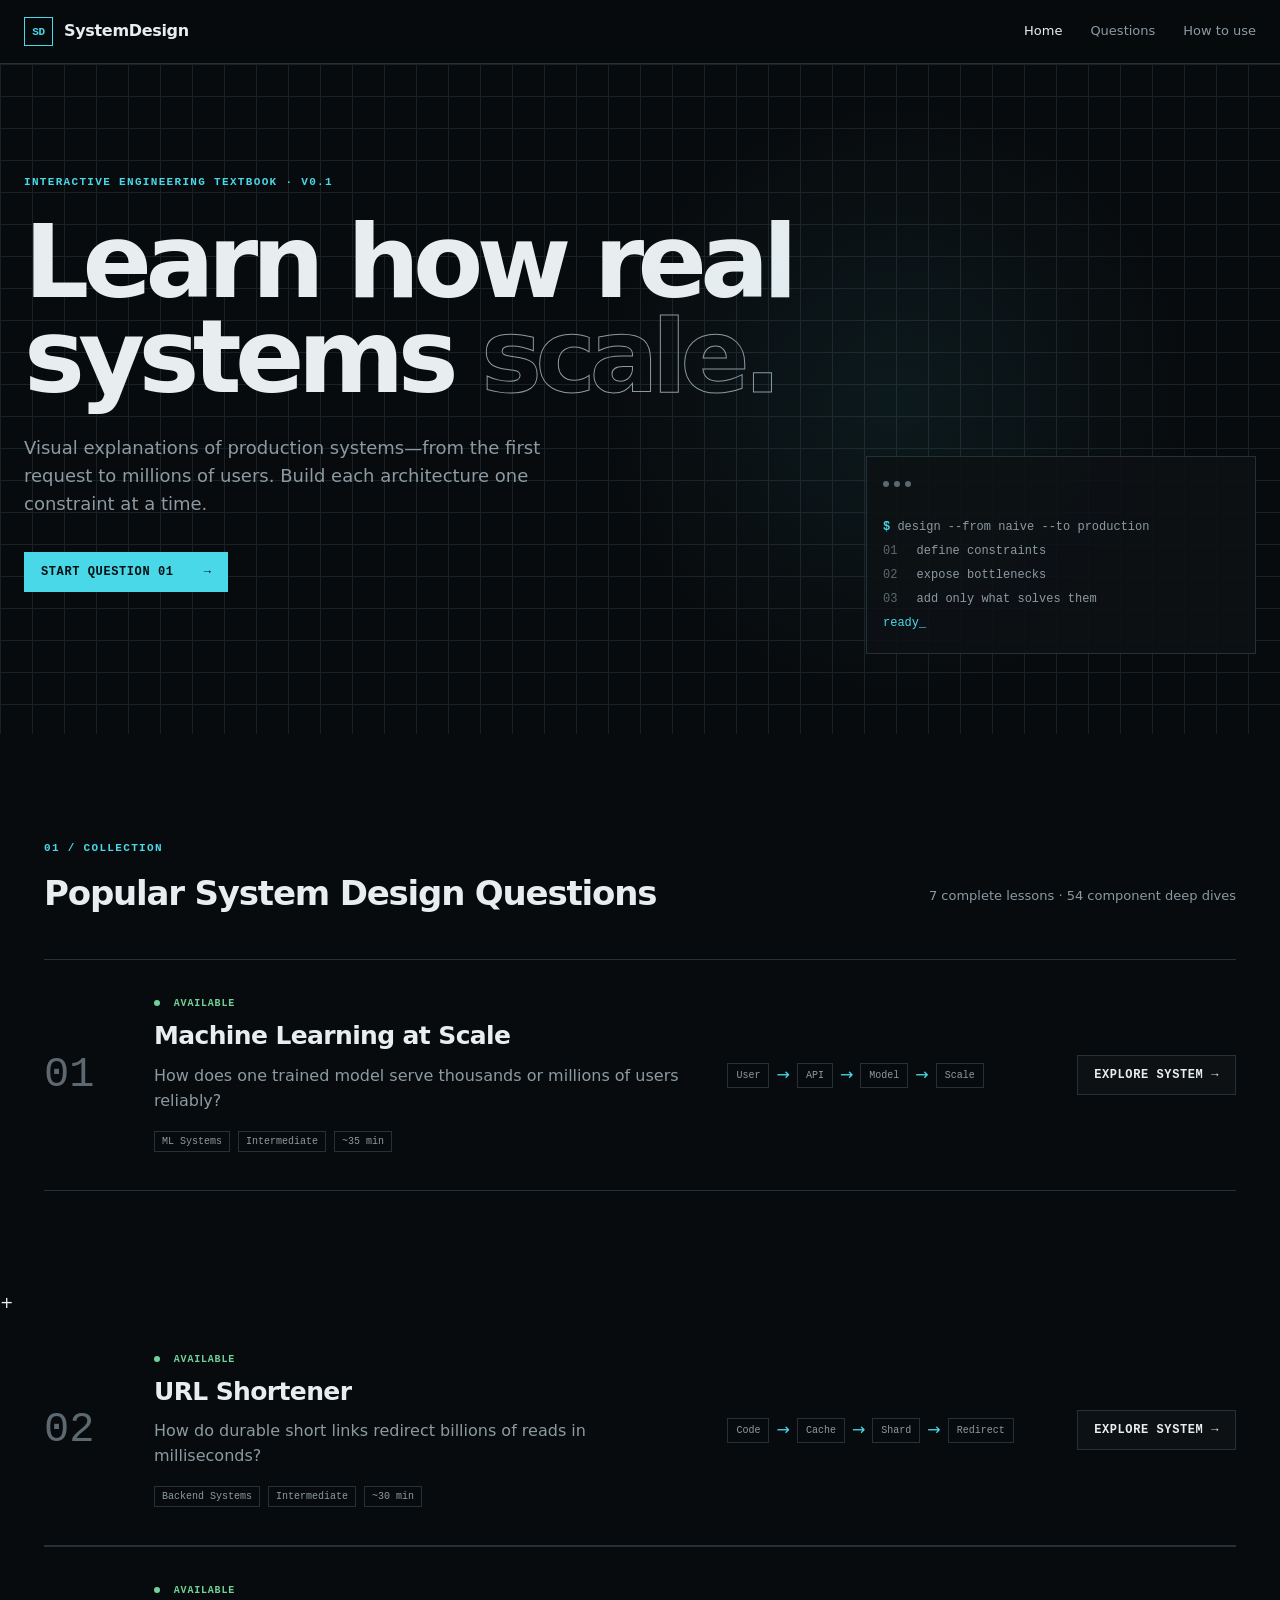
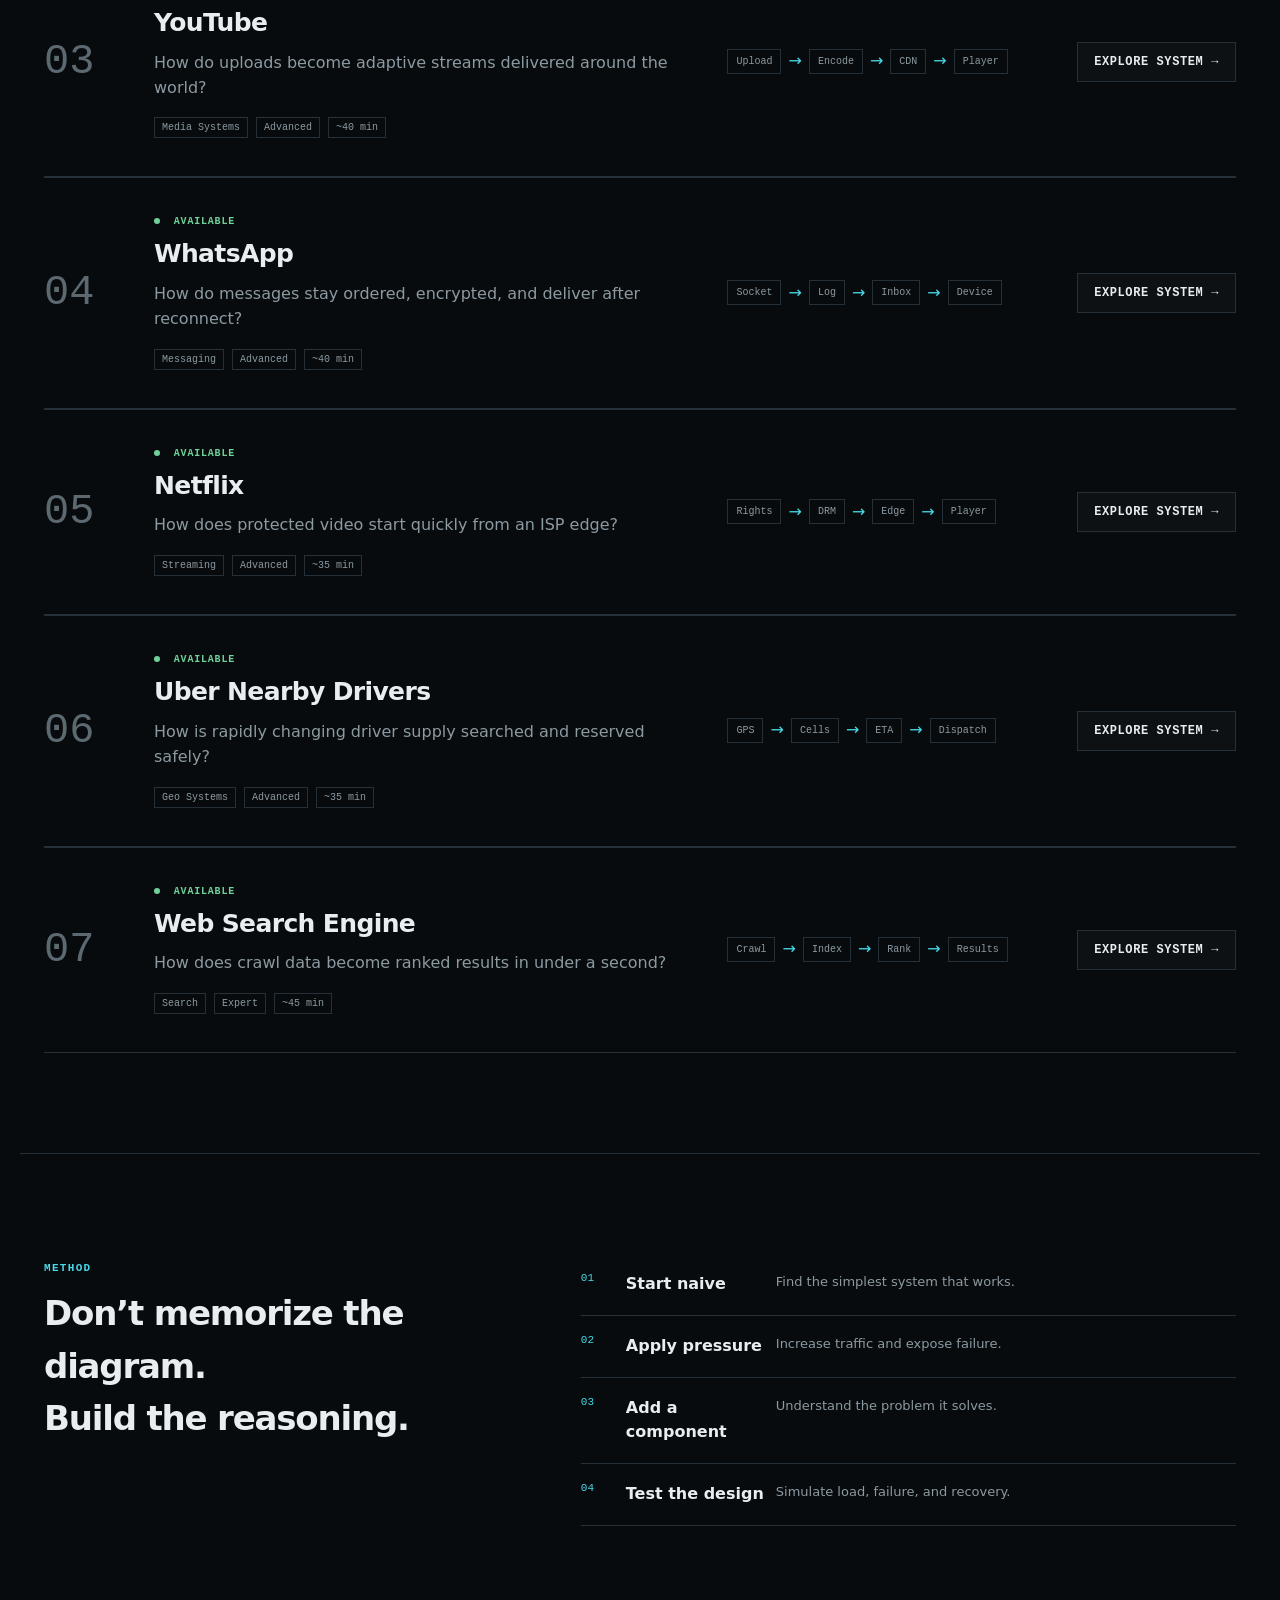
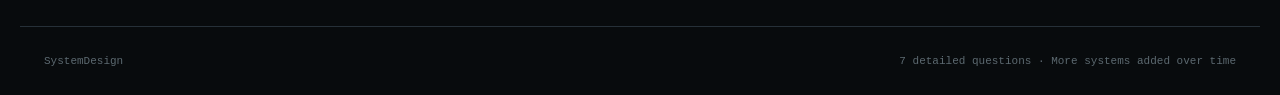
==== index.html @ af9475c9 "Build interactive system design learning platform" ====
<!doctype html>
<html lang="en">
<head>
  <meta charset="utf-8">
  <meta name="viewport" content="width=device-width,initial-scale=1">
  <meta name="description" content="Interactive visual explanations of how production systems scale.">
  <meta name="theme-color" content="#080b0d">
  <meta property="og:type" content="website">
  <meta property="og:title" content="SystemDesign — Learn how real systems scale">
  <meta property="og:description" content="Interactive visual explanations of how production systems scale.">
  <meta property="og:url" content="https://prathmesh333.github.io/SystemDesign/">
  <link rel="canonical" href="https://prathmesh333.github.io/SystemDesign/">
  <link rel="manifest" href="site.webmanifest">
  <title>SystemDesign — Learn how real systems scale</title>
  <link rel="stylesheet" href="css/global.css">
</head>
<body>
  <header class="site-header">
    <a class="brand" href="index.html" aria-label="SystemDesign home"><span class="brand-mark">SD</span><span>SystemDesign</span></a>
    <nav aria-label="Primary"><a class="active" href="index.html">Home</a><a href="#questions">Questions</a><a href="#how">How to use</a></nav>
  </header>
  <main>
    <section class="home-hero grid-surface">
      <div class="eyebrow">Interactive engineering textbook · v0.1</div>
      <h1>Learn how real<br>systems <span>scale.</span></h1>
      <p>Visual explanations of production systems—from the first request to millions of users. Build each architecture one constraint at a time.</p>
      <a class="button primary" href="questions/ml-at-scale.html">Start Question 01 <span>→</span></a>
      <div class="hero-terminal" aria-label="Learning path">
        <span class="terminal-dot"></span><span class="terminal-dot"></span><span class="terminal-dot"></span>
        <code><b>$</b> design --from naive --to production<br><i>01</i> define constraints<br><i>02</i> expose bottlenecks<br><i>03</i> add only what solves them<br><em>ready_</em></code>
      </div>
    </section>

    <section id="questions" class="home-section">
      <div class="section-heading"><div><span class="section-index">01 / COLLECTION</span><h2>Popular System Design Questions</h2></div><p>7 complete lessons · 54 component deep dives</p></div>
      <article class="question-row">
        <div class="question-number">01</div>
        <div class="question-copy"><div class="status"><span></span> Available</div><h3>Machine Learning at Scale</h3><p>How does one trained model serve thousands or millions of users reliably?</p><div class="tags"><span>ML Systems</span><span>Intermediate</span><span>~35 min</span></div></div>
        <div class="question-path" aria-hidden="true"><span>User</span><b>→</b><span>API</span><b>→</b><span>Model</span><b>→</b><span>Scale</span></div>
        <a class="button secondary" href="questions/ml-at-scale.html">Explore system →</a>
      </article>
    </section>

+    <section class="home-section question-continuation">
    <article class="question-row">
      <div class="question-number">02</div>
      <div class="question-copy"><div class="status"><span></span> Available</div><h3>URL Shortener</h3><p>How do durable short links redirect billions of reads in milliseconds?</p><div class="tags"><span>Backend Systems</span><span>Intermediate</span><span>~30 min</span></div></div>
      <div class="question-path" aria-hidden="true"><span>Code</span><b>→</b><span>Cache</span><b>→</b><span>Shard</span><b>→</b><span>Redirect</span></div>
      <a class="button secondary" href="questions/url-shortener.html">Explore system →</a>
    </article>
    <article class="question-row">
      <div class="question-number">03</div>
      <div class="question-copy"><div class="status"><span></span> Available</div><h3>YouTube</h3><p>How do uploads become adaptive streams delivered around the world?</p><div class="tags"><span>Media Systems</span><span>Advanced</span><span>~40 min</span></div></div>
      <div class="question-path" aria-hidden="true"><span>Upload</span><b>→</b><span>Encode</span><b>→</b><span>CDN</span><b>→</b><span>Player</span></div>
      <a class="button secondary" href="questions/youtube.html">Explore system →</a>
    </article>
    <article class="question-row">
      <div class="question-number">04</div>
      <div class="question-copy"><div class="status"><span></span> Available</div><h3>WhatsApp</h3><p>How do messages stay ordered, encrypted, and deliver after reconnect?</p><div class="tags"><span>Messaging</span><span>Advanced</span><span>~40 min</span></div></div>
      <div class="question-path" aria-hidden="true"><span>Socket</span><b>→</b><span>Log</span><b>→</b><span>Inbox</span><b>→</b><span>Device</span></div>
      <a class="button secondary" href="questions/whatsapp.html">Explore system →</a>
    </article>
    <article class="question-row">
      <div class="question-number">05</div>
      <div class="question-copy"><div class="status"><span></span> Available</div><h3>Netflix</h3><p>How does protected video start quickly from an ISP edge?</p><div class="tags"><span>Streaming</span><span>Advanced</span><span>~35 min</span></div></div>
      <div class="question-path" aria-hidden="true"><span>Rights</span><b>→</b><span>DRM</span><b>→</b><span>Edge</span><b>→</b><span>Player</span></div>
      <a class="button secondary" href="questions/netflix.html">Explore system →</a>
    </article>
    <article class="question-row">
      <div class="question-number">06</div>
      <div class="question-copy"><div class="status"><span></span> Available</div><h3>Uber Nearby Drivers</h3><p>How is rapidly changing driver supply searched and reserved safely?</p><div class="tags"><span>Geo Systems</span><span>Advanced</span><span>~35 min</span></div></div>
      <div class="question-path" aria-hidden="true"><span>GPS</span><b>→</b><span>Cells</span><b>→</b><span>ETA</span><b>→</b><span>Dispatch</span></div>
      <a class="button secondary" href="questions/uber-nearby.html">Explore system →</a>
    </article>
    <article class="question-row">
      <div class="question-number">07</div>
      <div class="question-copy"><div class="status"><span></span> Available</div><h3>Web Search Engine</h3><p>How does crawl data become ranked results in under a second?</p><div class="tags"><span>Search</span><span>Expert</span><span>~45 min</span></div></div>
      <div class="question-path" aria-hidden="true"><span>Crawl</span><b>→</b><span>Index</span><b>→</b><span>Rank</span><b>→</b><span>Results</span></div>
      <a class="button secondary" href="questions/google-search.html">Explore system →</a>
    </article>
    </section>

    <section id="how" class="method-section">
      <div><span class="section-index">METHOD</span><h2>Don’t memorize the diagram.<br>Build the reasoning.</h2></div>
      <ol><li><b>01</b><span>Start naive</span><small>Find the simplest system that works.</small></li><li><b>02</b><span>Apply pressure</span><small>Increase traffic and expose failure.</small></li><li><b>03</b><span>Add a component</span><small>Understand the problem it solves.</small></li><li><b>04</b><span>Test the design</span><small>Simulate load, failure, and recovery.</small></li></ol>
    </section>
  </main>
  <footer><span>SystemDesign</span><span>7 detailed questions · More systems added over time</span></footer>
  <script type="module" src="js/app.js"></script>
</body>
</html>
---- css/global.css ----
:root{--void:#080b0d;--deck:#0d1114;--panel:#11171b;--raised:#161d21;--line:#263038;--line-soft:#192126;--ink:#e8edef;--muted:#8c9aa2;--faint:#5c6970;--signal:#48d8e7;--signal-dim:#14383d;--good:#71d19a;--warn:#f0b35a;--bad:#ee6f6f;--network:#65a8ff;--model:#b395ff;--storage:#f1b86b;--monitor:#68cfa0;--radius:6px;--sans:Inter,ui-sans-serif,system-ui,-apple-system,"Segoe UI",sans-serif;--mono:"SFMono-Regular",Consolas,"Liberation Mono",monospace}
*{box-sizing:border-box}html{scroll-behavior:smooth;background:var(--void)}body{margin:0;color:var(--ink);background:var(--void);font-family:var(--sans);line-height:1.55}a{color:inherit;text-decoration:none}button,input{font:inherit}button{color:inherit}.site-header{height:64px;padding:0 max(24px,calc((100vw - 1240px)/2));display:flex;align-items:center;justify-content:space-between;border-bottom:1px solid var(--line);background:rgba(8,11,13,.92);backdrop-filter:blur(12px);position:sticky;top:0;z-index:50}.brand{display:flex;align-items:center;gap:11px;font-weight:680;letter-spacing:-.02em}.brand-mark{display:grid;place-items:center;width:29px;height:29px;border:1px solid var(--signal);color:var(--signal);font:700 11px var(--mono)}nav{display:flex;gap:28px}nav a{font-size:13px;color:var(--muted)}nav a:hover,nav a.active{color:var(--ink)}.grid-surface{background-image:linear-gradient(var(--line-soft) 1px,transparent 1px),linear-gradient(90deg,var(--line-soft) 1px,transparent 1px);background-size:32px 32px}.home-hero{min-height:670px;padding:112px max(24px,calc((100vw - 1240px)/2));position:relative;overflow:hidden}.home-hero:after{content:"";position:absolute;inset:0;background:radial-gradient(circle at 70% 50%,rgba(72,216,231,.07),transparent 31%);pointer-events:none}.eyebrow,.section-index{font:600 11px var(--mono);letter-spacing:.12em;color:var(--signal);text-transform:uppercase}.home-hero h1{font-size:clamp(58px,8vw,108px);line-height:.93;letter-spacing:-.065em;margin:26px 0 30px;max-width:820px}.home-hero h1 span{color:transparent;-webkit-text-stroke:1px var(--muted)}.home-hero>p{font-size:18px;color:var(--muted);max-width:590px;margin:0 0 34px}.button{display:inline-flex;align-items:center;justify-content:space-between;gap:30px;padding:12px 16px;border:1px solid var(--line);font:600 12px var(--mono);text-transform:uppercase;letter-spacing:.05em;cursor:pointer;transition:.15s;background:var(--deck)}.button.primary{background:var(--signal);border-color:var(--signal);color:#041012}.button:hover{transform:translateY(-1px);border-color:var(--signal)}.hero-terminal{position:absolute;width:390px;right:max(24px,calc((100vw - 1240px)/2));bottom:80px;border:1px solid var(--line);background:rgba(13,17,20,.9);padding:13px 16px 18px;z-index:1}.terminal-dot{display:inline-block;width:6px;height:6px;border-radius:50%;background:var(--faint);margin-right:5px}.hero-terminal code{display:block;margin-top:20px;color:var(--muted);line-height:2;font-size:12px}.hero-terminal b,.hero-terminal em{color:var(--signal);font-style:normal}.hero-terminal i{color:var(--faint);font-style:normal;margin-right:12px}.home-section,.method-section{max-width:1240px;margin:auto;padding:100px 24px}.section-heading{display:flex;justify-content:space-between;align-items:end;margin-bottom:40px}.section-heading h2,.method-section h2{font-size:34px;letter-spacing:-.035em;margin:8px 0 0}.section-heading>p{color:var(--muted);font-size:13px}.question-row{border-top:1px solid var(--line);border-bottom:1px solid var(--line);padding:38px 0;display:grid;grid-template-columns:80px 1.7fr 1fr auto;align-items:center;gap:30px}.question-number{font:300 42px var(--mono);color:var(--faint)}.question-copy h3{font-size:25px;margin:8px 0;letter-spacing:-.025em}.question-copy p{color:var(--muted);margin:0 0 17px}.status{font:600 10px var(--mono);text-transform:uppercase;color:var(--good);letter-spacing:.08em}.status span{display:inline-block;width:6px;height:6px;background:var(--good);border-radius:50%;margin-right:7px}.tags{display:flex;gap:8px}.tags span{font:10px var(--mono);color:var(--muted);border:1px solid var(--line);padding:4px 7px}.question-path{display:flex;align-items:center;gap:7px;flex-wrap:wrap}.question-path span{border:1px solid var(--line);padding:6px 8px;font:10px var(--mono);color:var(--muted)}.question-path b{color:var(--signal);font-weight:400}.method-section{display:grid;grid-template-columns:1fr 1.5fr;gap:100px;border-top:1px solid var(--line)}.method-section ol{list-style:none;margin:0;padding:0}.method-section li{display:grid;grid-template-columns:45px 150px 1fr;padding:18px 0;border-bottom:1px solid var(--line)}.method-section li b{font:400 11px var(--mono);color:var(--signal)}.method-section li span{font-weight:650}.method-section li small{color:var(--muted);font-size:13px}footer{max-width:1240px;margin:auto;padding:28px 24px;border-top:1px solid var(--line);display:flex;justify-content:space-between;color:var(--faint);font:11px var(--mono)}
@media(max-width:850px){nav a:nth-child(3){display:none}.home-hero{padding-top:75px;min-height:720px}.hero-terminal{left:24px;right:24px;width:auto;bottom:55px}.question-row{grid-template-columns:48px 1fr}.question-path{display:none}.question-row .button{grid-column:2;justify-self:start}.method-section{grid-template-columns:1fr;gap:35px}.section-heading{align-items:start;flex-direction:column}.section-heading>p{margin-top:8px}}
@media(max-width:520px){.site-header{padding:0 16px}.site-header nav{gap:14px}.home-hero,.home-section,.method-section{padding-left:18px;padding-right:18px}.home-hero h1{font-size:56px}.question-row{grid-template-columns:1fr}.question-number{font-size:23px}.question-row .button{grid-column:1}.method-section li{grid-template-columns:35px 1fr}.method-section li small{grid-column:2;margin-top:5px}footer{flex-direction:column;gap:8px}}
.question-continuation{padding-top:0}.question-continuation .question-row:first-child{border-top:0}
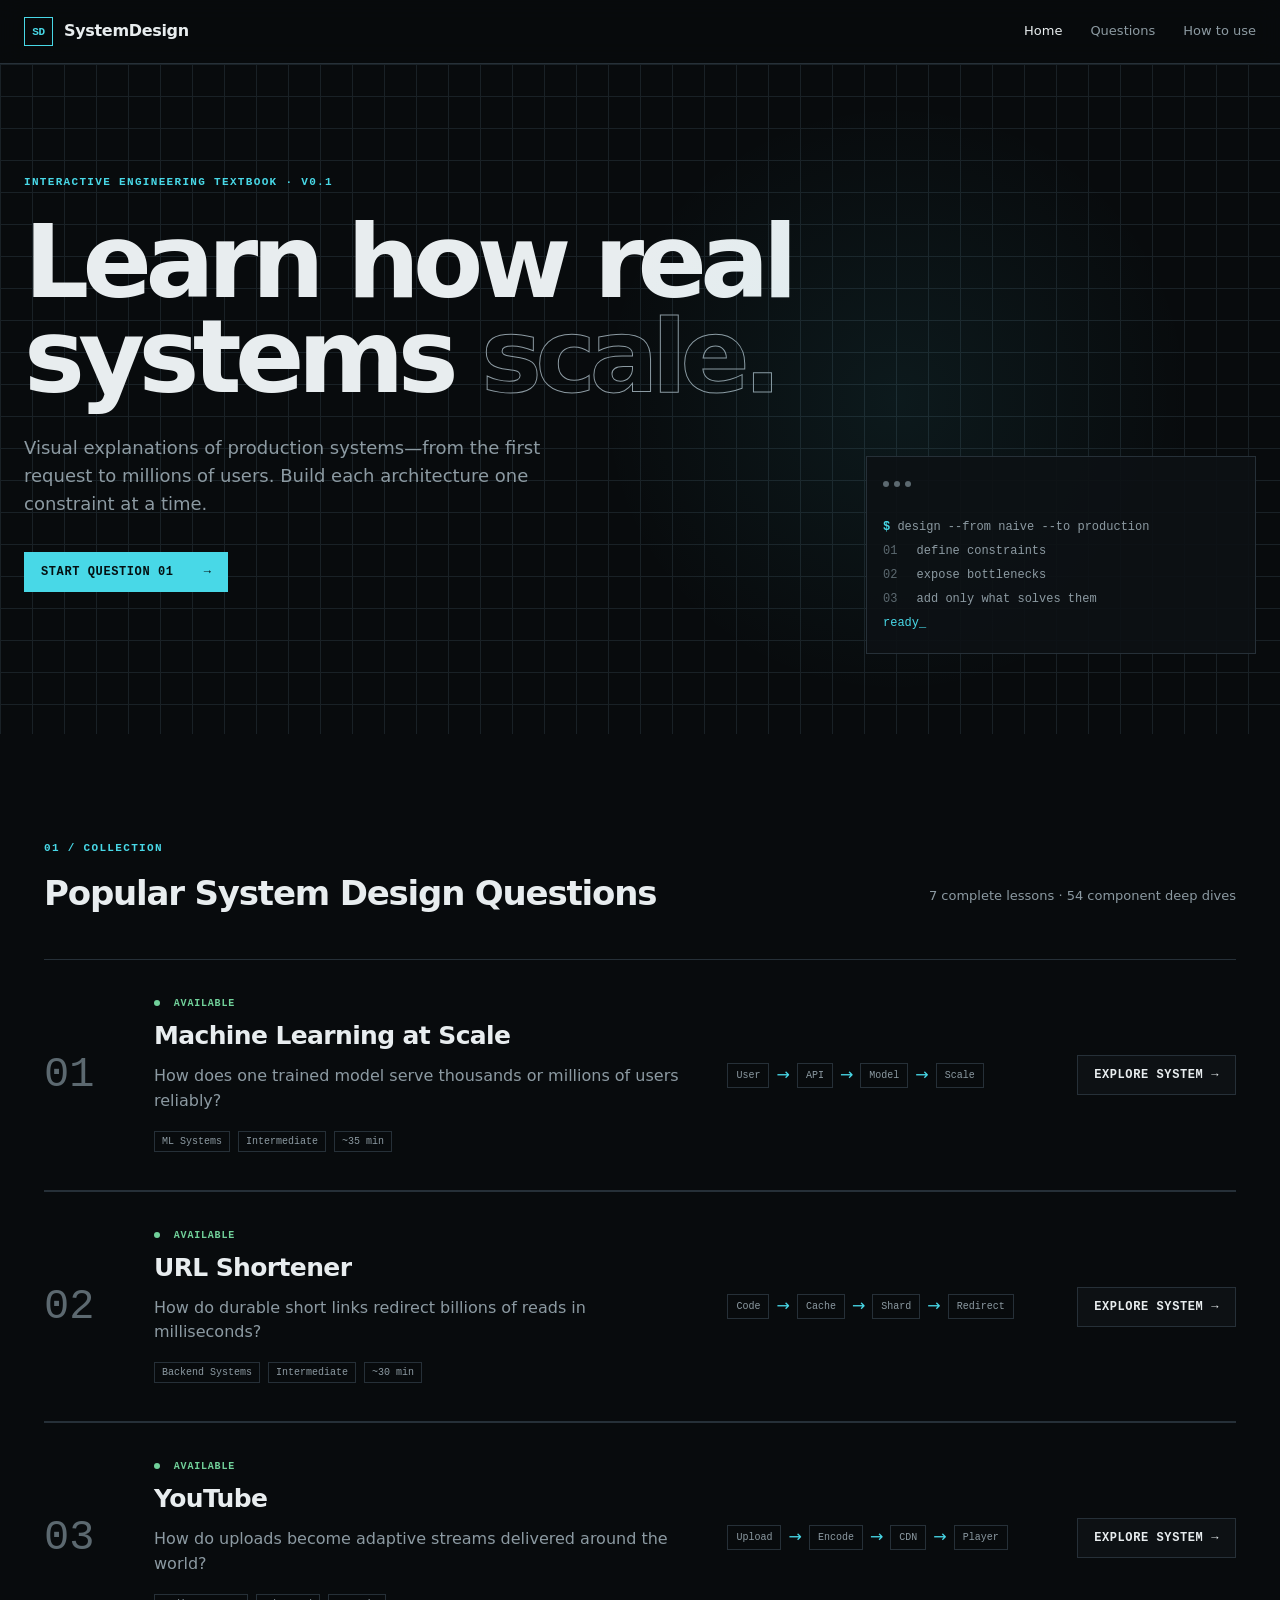
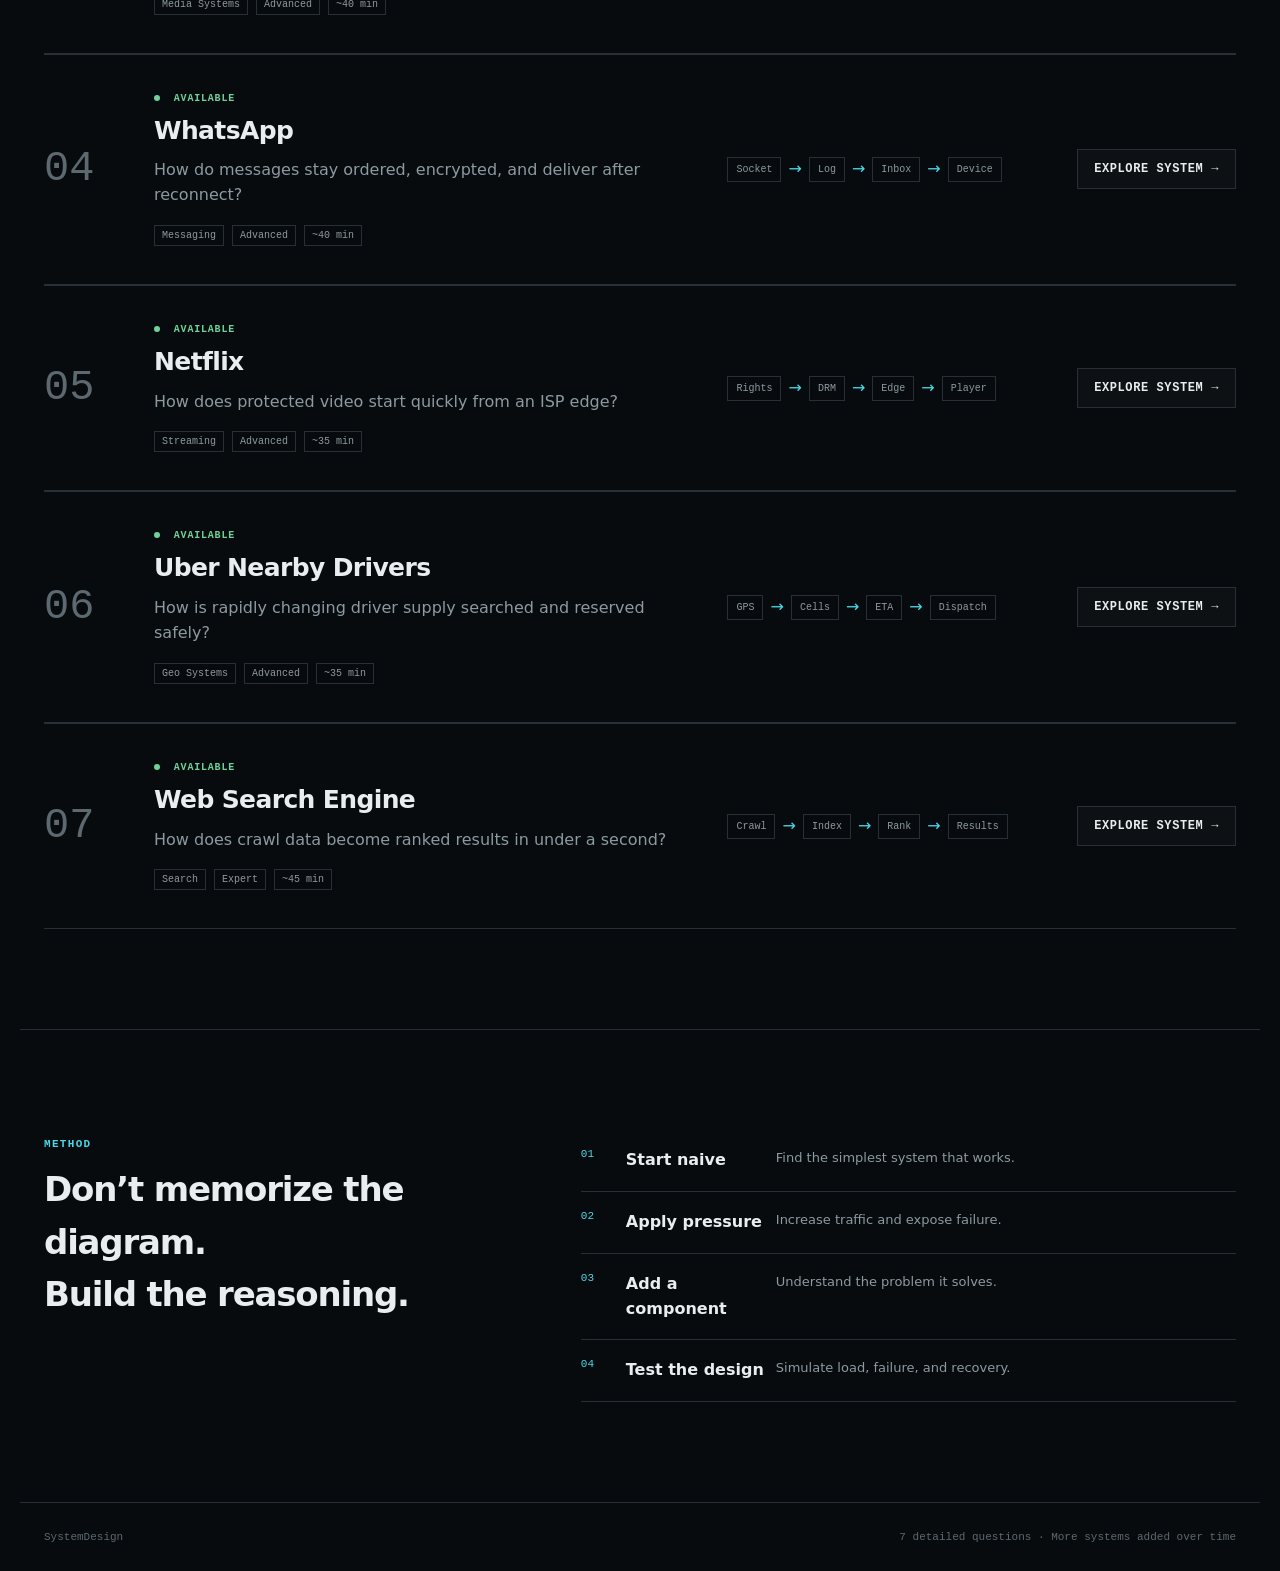
==== commit 15daf4e6: "Fix question list spacing" ====
--- a/index.html
+++ b/index.html
@@ -39,9 +39,6 @@
         <div class="question-path" aria-hidden="true"><span>User</span><b>→</b><span>API</span><b>→</b><span>Model</span><b>→</b><span>Scale</span></div>
         <a class="button secondary" href="questions/ml-at-scale.html">Explore system →</a>
       </article>
-    </section>
-
-+    <section class="home-section question-continuation">
     <article class="question-row">
       <div class="question-number">02</div>
       <div class="question-copy"><div class="status"><span></span> Available</div><h3>URL Shortener</h3><p>How do durable short links redirect billions of reads in milliseconds?</p><div class="tags"><span>Backend Systems</span><span>Intermediate</span><span>~30 min</span></div></div>
--- a/css/global.css
+++ b/css/global.css
@@ -2,4 +2,3 @@
 *{box-sizing:border-box}html{scroll-behavior:smooth;background:var(--void)}body{margin:0;color:var(--ink);background:var(--void);font-family:var(--sans);line-height:1.55}a{color:inherit;text-decoration:none}button,input{font:inherit}button{color:inherit}.site-header{height:64px;padding:0 max(24px,calc((100vw - 1240px)/2));display:flex;align-items:center;justify-content:space-between;border-bottom:1px solid var(--line);background:rgba(8,11,13,.92);backdrop-filter:blur(12px);position:sticky;top:0;z-index:50}.brand{display:flex;align-items:center;gap:11px;font-weight:680;letter-spacing:-.02em}.brand-mark{display:grid;place-items:center;width:29px;height:29px;border:1px solid var(--signal);color:var(--signal);font:700 11px var(--mono)}nav{display:flex;gap:28px}nav a{font-size:13px;color:var(--muted)}nav a:hover,nav a.active{color:var(--ink)}.grid-surface{background-image:linear-gradient(var(--line-soft) 1px,transparent 1px),linear-gradient(90deg,var(--line-soft) 1px,transparent 1px);background-size:32px 32px}.home-hero{min-height:670px;padding:112px max(24px,calc((100vw - 1240px)/2));position:relative;overflow:hidden}.home-hero:after{content:"";position:absolute;inset:0;background:radial-gradient(circle at 70% 50%,rgba(72,216,231,.07),transparent 31%);pointer-events:none}.eyebrow,.section-index{font:600 11px var(--mono);letter-spacing:.12em;color:var(--signal);text-transform:uppercase}.home-hero h1{font-size:clamp(58px,8vw,108px);line-height:.93;letter-spacing:-.065em;margin:26px 0 30px;max-width:820px}.home-hero h1 span{color:transparent;-webkit-text-stroke:1px var(--muted)}.home-hero>p{font-size:18px;color:var(--muted);max-width:590px;margin:0 0 34px}.button{display:inline-flex;align-items:center;justify-content:space-between;gap:30px;padding:12px 16px;border:1px solid var(--line);font:600 12px var(--mono);text-transform:uppercase;letter-spacing:.05em;cursor:pointer;transition:.15s;background:var(--deck)}.button.primary{background:var(--signal);border-color:var(--signal);color:#041012}.button:hover{transform:translateY(-1px);border-color:var(--signal)}.hero-terminal{position:absolute;width:390px;right:max(24px,calc((100vw - 1240px)/2));bottom:80px;border:1px solid var(--line);background:rgba(13,17,20,.9);padding:13px 16px 18px;z-index:1}.terminal-dot{display:inline-block;width:6px;height:6px;border-radius:50%;background:var(--faint);margin-right:5px}.hero-terminal code{display:block;margin-top:20px;color:var(--muted);line-height:2;font-size:12px}.hero-terminal b,.hero-terminal em{color:var(--signal);font-style:normal}.hero-terminal i{color:var(--faint);font-style:normal;margin-right:12px}.home-section,.method-section{max-width:1240px;margin:auto;padding:100px 24px}.section-heading{display:flex;justify-content:space-between;align-items:end;margin-bottom:40px}.section-heading h2,.method-section h2{font-size:34px;letter-spacing:-.035em;margin:8px 0 0}.section-heading>p{color:var(--muted);font-size:13px}.question-row{border-top:1px solid var(--line);border-bottom:1px solid var(--line);padding:38px 0;display:grid;grid-template-columns:80px 1.7fr 1fr auto;align-items:center;gap:30px}.question-number{font:300 42px var(--mono);color:var(--faint)}.question-copy h3{font-size:25px;margin:8px 0;letter-spacing:-.025em}.question-copy p{color:var(--muted);margin:0 0 17px}.status{font:600 10px var(--mono);text-transform:uppercase;color:var(--good);letter-spacing:.08em}.status span{display:inline-block;width:6px;height:6px;background:var(--good);border-radius:50%;margin-right:7px}.tags{display:flex;gap:8px}.tags span{font:10px var(--mono);color:var(--muted);border:1px solid var(--line);padding:4px 7px}.question-path{display:flex;align-items:center;gap:7px;flex-wrap:wrap}.question-path span{border:1px solid var(--line);padding:6px 8px;font:10px var(--mono);color:var(--muted)}.question-path b{color:var(--signal);font-weight:400}.method-section{display:grid;grid-template-columns:1fr 1.5fr;gap:100px;border-top:1px solid var(--line)}.method-section ol{list-style:none;margin:0;padding:0}.method-section li{display:grid;grid-template-columns:45px 150px 1fr;padding:18px 0;border-bottom:1px solid var(--line)}.method-section li b{font:400 11px var(--mono);color:var(--signal)}.method-section li span{font-weight:650}.method-section li small{color:var(--muted);font-size:13px}footer{max-width:1240px;margin:auto;padding:28px 24px;border-top:1px solid var(--line);display:flex;justify-content:space-between;color:var(--faint);font:11px var(--mono)}
 @media(max-width:850px){nav a:nth-child(3){display:none}.home-hero{padding-top:75px;min-height:720px}.hero-terminal{left:24px;right:24px;width:auto;bottom:55px}.question-row{grid-template-columns:48px 1fr}.question-path{display:none}.question-row .button{grid-column:2;justify-self:start}.method-section{grid-template-columns:1fr;gap:35px}.section-heading{align-items:start;flex-direction:column}.section-heading>p{margin-top:8px}}
 @media(max-width:520px){.site-header{padding:0 16px}.site-header nav{gap:14px}.home-hero,.home-section,.method-section{padding-left:18px;padding-right:18px}.home-hero h1{font-size:56px}.question-row{grid-template-columns:1fr}.question-number{font-size:23px}.question-row .button{grid-column:1}.method-section li{grid-template-columns:35px 1fr}.method-section li small{grid-column:2;margin-top:5px}footer{flex-direction:column;gap:8px}}
-.question-continuation{padding-top:0}.question-continuation .question-row:first-child{border-top:0}
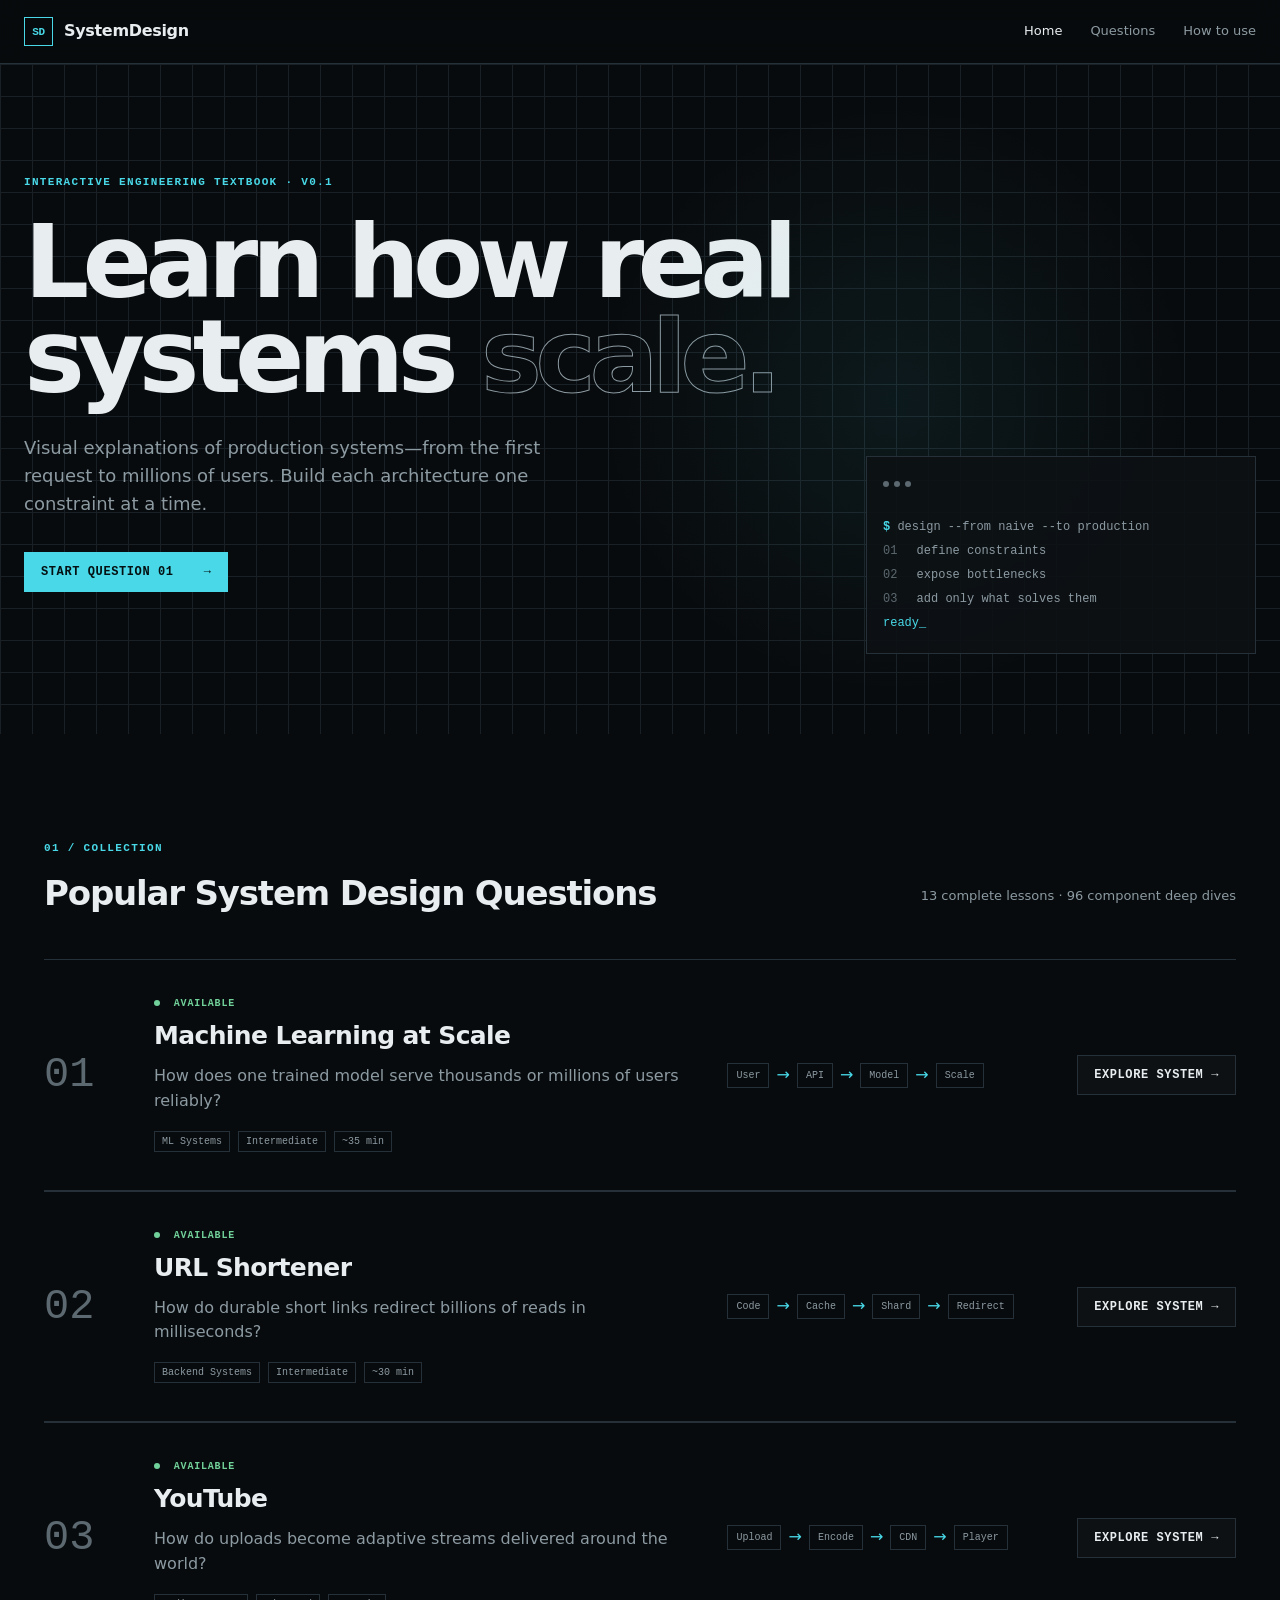
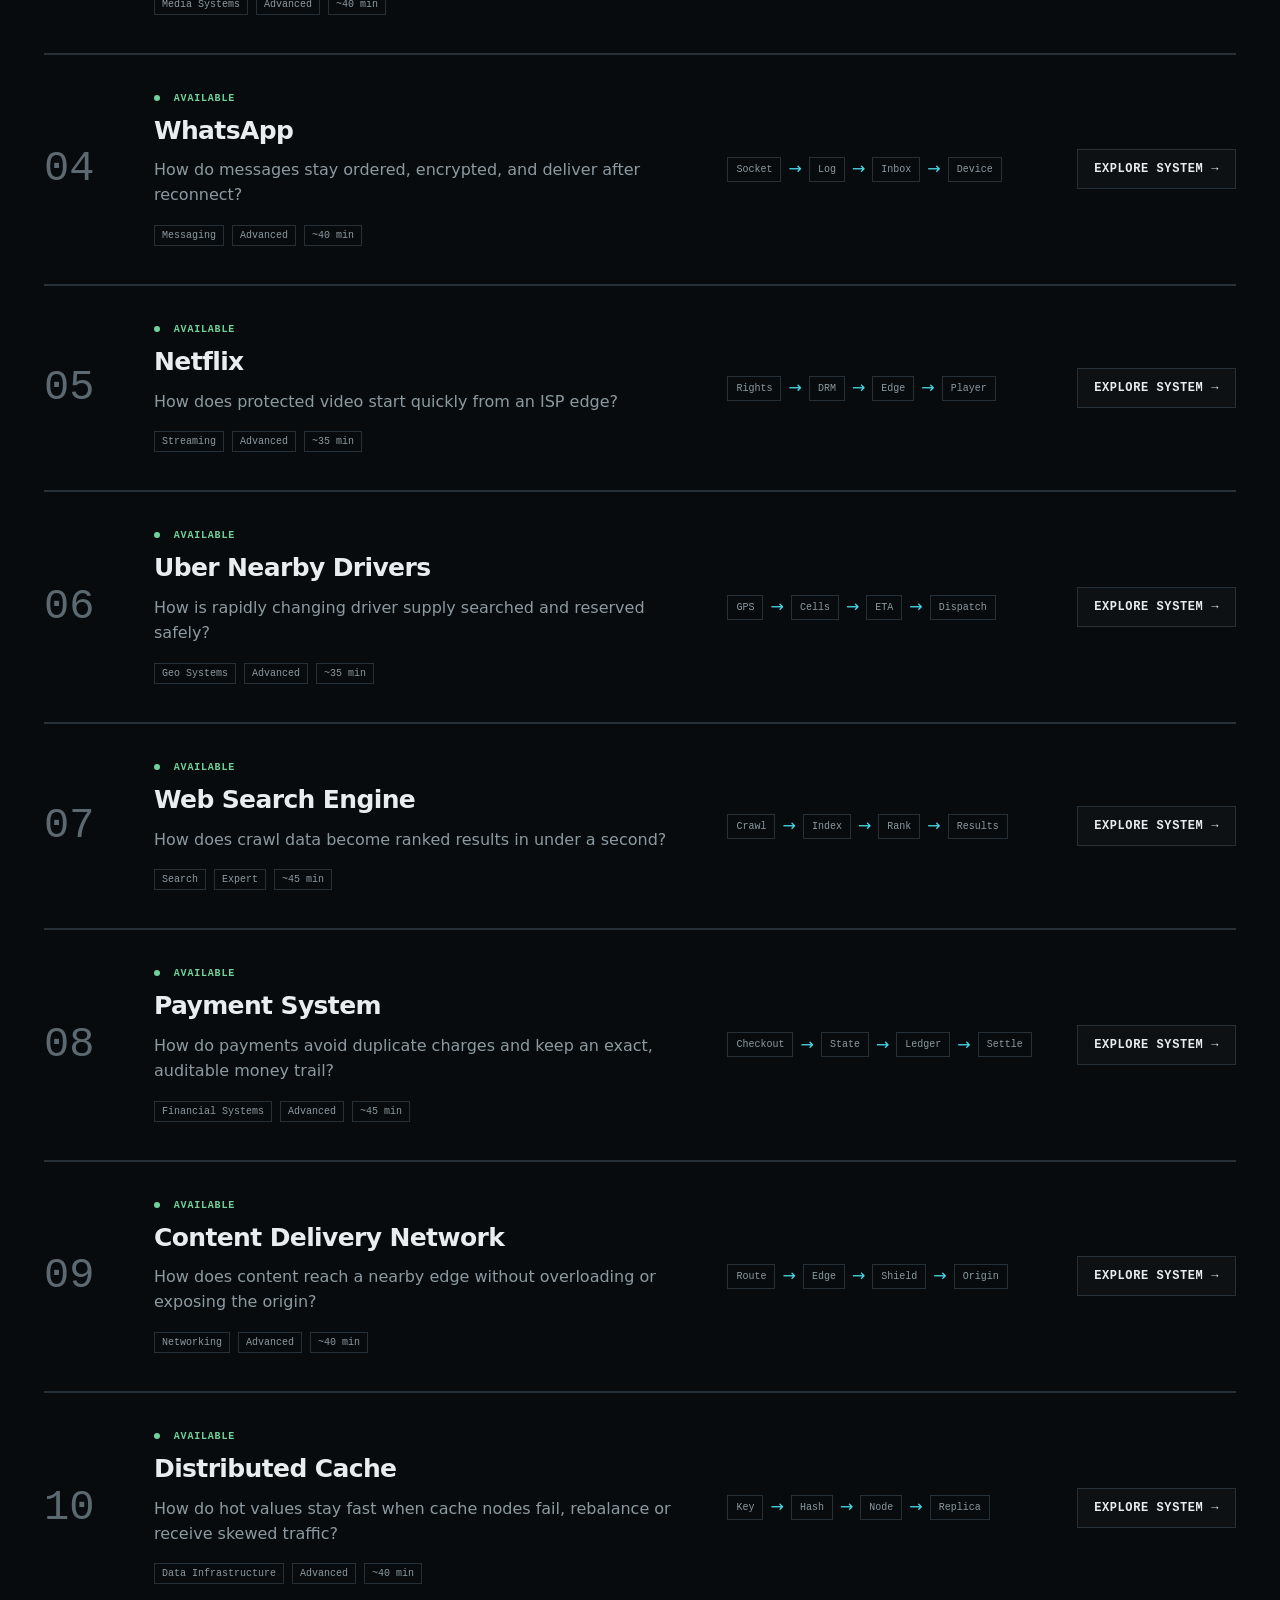
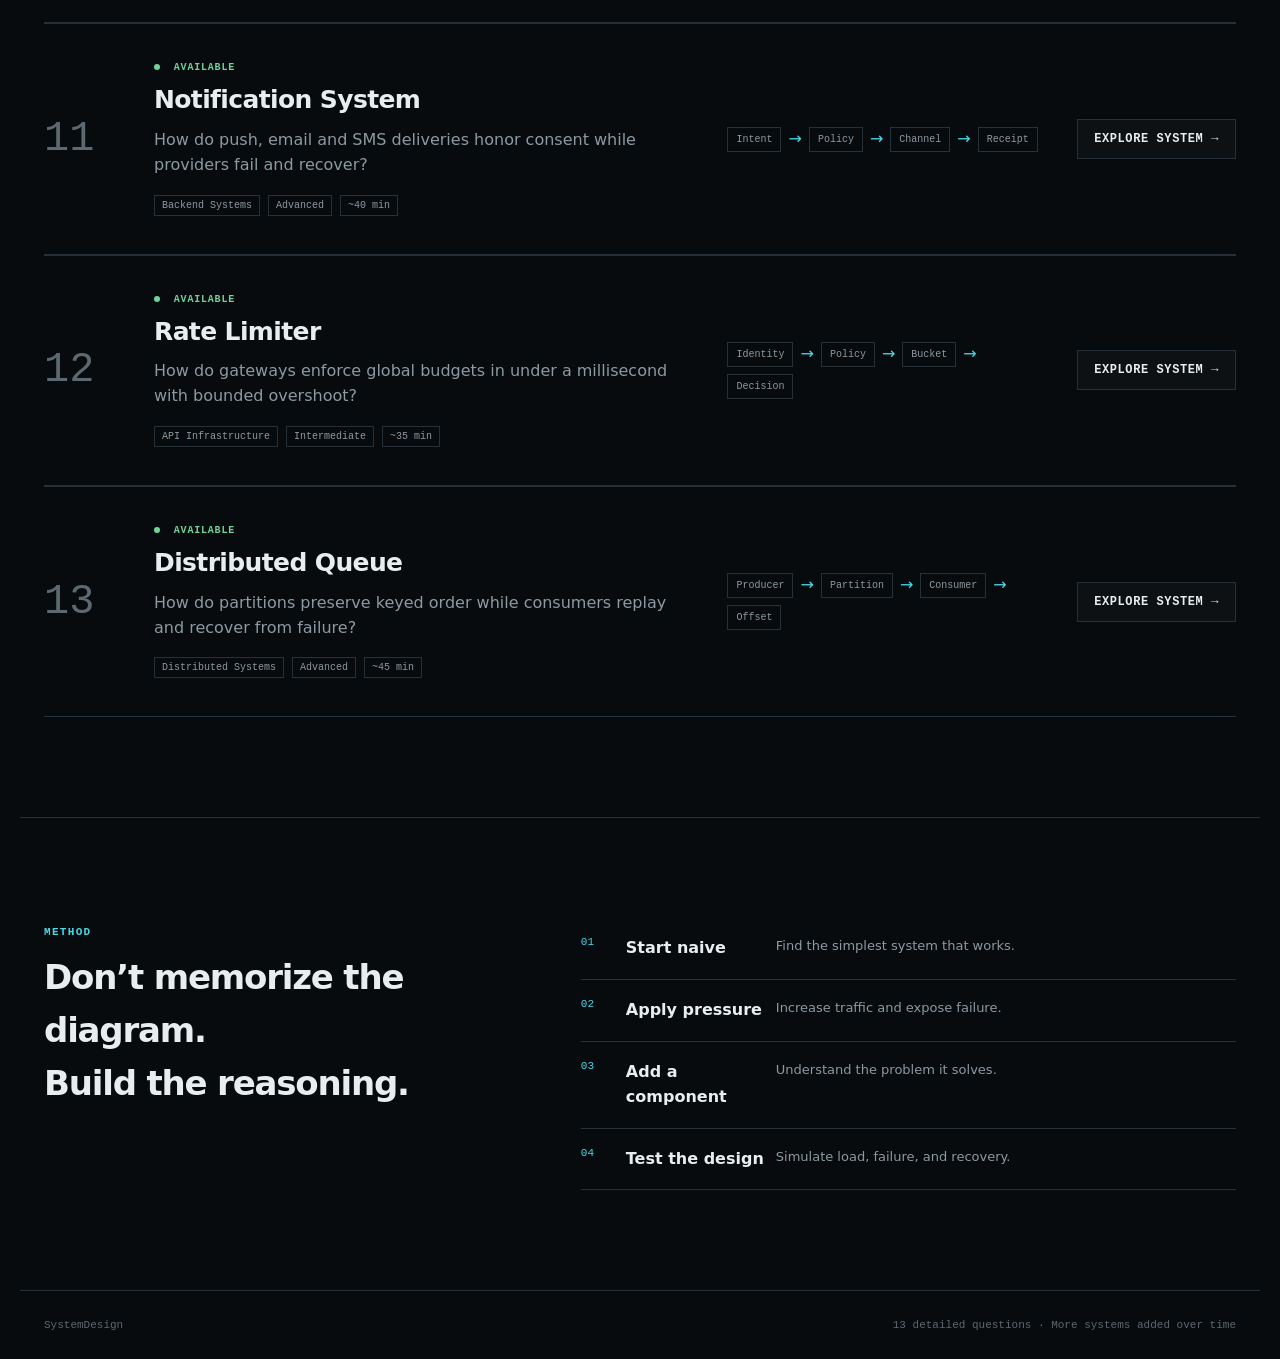
==== commit 26ef24d8: "Add six detailed system design lessons" ====
--- a/index.html
+++ b/index.html
@@ -32,7 +32,7 @@
     </section>
 
     <section id="questions" class="home-section">
-      <div class="section-heading"><div><span class="section-index">01 / COLLECTION</span><h2>Popular System Design Questions</h2></div><p>7 complete lessons · 54 component deep dives</p></div>
+      <div class="section-heading"><div><span class="section-index">01 / COLLECTION</span><h2>Popular System Design Questions</h2></div><p>13 complete lessons · 96 component deep dives</p></div>
       <article class="question-row">
         <div class="question-number">01</div>
         <div class="question-copy"><div class="status"><span></span> Available</div><h3>Machine Learning at Scale</h3><p>How does one trained model serve thousands or millions of users reliably?</p><div class="tags"><span>ML Systems</span><span>Intermediate</span><span>~35 min</span></div></div>
@@ -75,6 +75,42 @@
       <div class="question-path" aria-hidden="true"><span>Crawl</span><b>→</b><span>Index</span><b>→</b><span>Rank</span><b>→</b><span>Results</span></div>
       <a class="button secondary" href="questions/google-search.html">Explore system →</a>
     </article>
+    <article class="question-row">
+      <div class="question-number">08</div>
+      <div class="question-copy"><div class="status"><span></span> Available</div><h3>Payment System</h3><p>How do payments avoid duplicate charges and keep an exact, auditable money trail?</p><div class="tags"><span>Financial Systems</span><span>Advanced</span><span>~45 min</span></div></div>
+      <div class="question-path" aria-hidden="true"><span>Checkout</span><b>→</b><span>State</span><b>→</b><span>Ledger</span><b>→</b><span>Settle</span></div>
+      <a class="button secondary" href="questions/payment-system.html">Explore system →</a>
+    </article>
+    <article class="question-row">
+      <div class="question-number">09</div>
+      <div class="question-copy"><div class="status"><span></span> Available</div><h3>Content Delivery Network</h3><p>How does content reach a nearby edge without overloading or exposing the origin?</p><div class="tags"><span>Networking</span><span>Advanced</span><span>~40 min</span></div></div>
+      <div class="question-path" aria-hidden="true"><span>Route</span><b>→</b><span>Edge</span><b>→</b><span>Shield</span><b>→</b><span>Origin</span></div>
+      <a class="button secondary" href="questions/cdn.html">Explore system →</a>
+    </article>
+    <article class="question-row">
+      <div class="question-number">10</div>
+      <div class="question-copy"><div class="status"><span></span> Available</div><h3>Distributed Cache</h3><p>How do hot values stay fast when cache nodes fail, rebalance or receive skewed traffic?</p><div class="tags"><span>Data Infrastructure</span><span>Advanced</span><span>~40 min</span></div></div>
+      <div class="question-path" aria-hidden="true"><span>Key</span><b>→</b><span>Hash</span><b>→</b><span>Node</span><b>→</b><span>Replica</span></div>
+      <a class="button secondary" href="questions/distributed-cache.html">Explore system →</a>
+    </article>
+    <article class="question-row">
+      <div class="question-number">11</div>
+      <div class="question-copy"><div class="status"><span></span> Available</div><h3>Notification System</h3><p>How do push, email and SMS deliveries honor consent while providers fail and recover?</p><div class="tags"><span>Backend Systems</span><span>Advanced</span><span>~40 min</span></div></div>
+      <div class="question-path" aria-hidden="true"><span>Intent</span><b>→</b><span>Policy</span><b>→</b><span>Channel</span><b>→</b><span>Receipt</span></div>
+      <a class="button secondary" href="questions/notification-system.html">Explore system →</a>
+    </article>
+    <article class="question-row">
+      <div class="question-number">12</div>
+      <div class="question-copy"><div class="status"><span></span> Available</div><h3>Rate Limiter</h3><p>How do gateways enforce global budgets in under a millisecond with bounded overshoot?</p><div class="tags"><span>API Infrastructure</span><span>Intermediate</span><span>~35 min</span></div></div>
+      <div class="question-path" aria-hidden="true"><span>Identity</span><b>→</b><span>Policy</span><b>→</b><span>Bucket</span><b>→</b><span>Decision</span></div>
+      <a class="button secondary" href="questions/rate-limiter.html">Explore system →</a>
+    </article>
+    <article class="question-row">
+      <div class="question-number">13</div>
+      <div class="question-copy"><div class="status"><span></span> Available</div><h3>Distributed Queue</h3><p>How do partitions preserve keyed order while consumers replay and recover from failure?</p><div class="tags"><span>Distributed Systems</span><span>Advanced</span><span>~45 min</span></div></div>
+      <div class="question-path" aria-hidden="true"><span>Producer</span><b>→</b><span>Partition</span><b>→</b><span>Consumer</span><b>→</b><span>Offset</span></div>
+      <a class="button secondary" href="questions/distributed-queue.html">Explore system →</a>
+    </article>
     </section>
 
     <section id="how" class="method-section">
@@ -82,7 +118,7 @@
       <ol><li><b>01</b><span>Start naive</span><small>Find the simplest system that works.</small></li><li><b>02</b><span>Apply pressure</span><small>Increase traffic and expose failure.</small></li><li><b>03</b><span>Add a component</span><small>Understand the problem it solves.</small></li><li><b>04</b><span>Test the design</span><small>Simulate load, failure, and recovery.</small></li></ol>
     </section>
   </main>
-  <footer><span>SystemDesign</span><span>7 detailed questions · More systems added over time</span></footer>
+  <footer><span>SystemDesign</span><span>13 detailed questions · More systems added over time</span></footer>
   <script type="module" src="js/app.js"></script>
 </body>
 </html>
